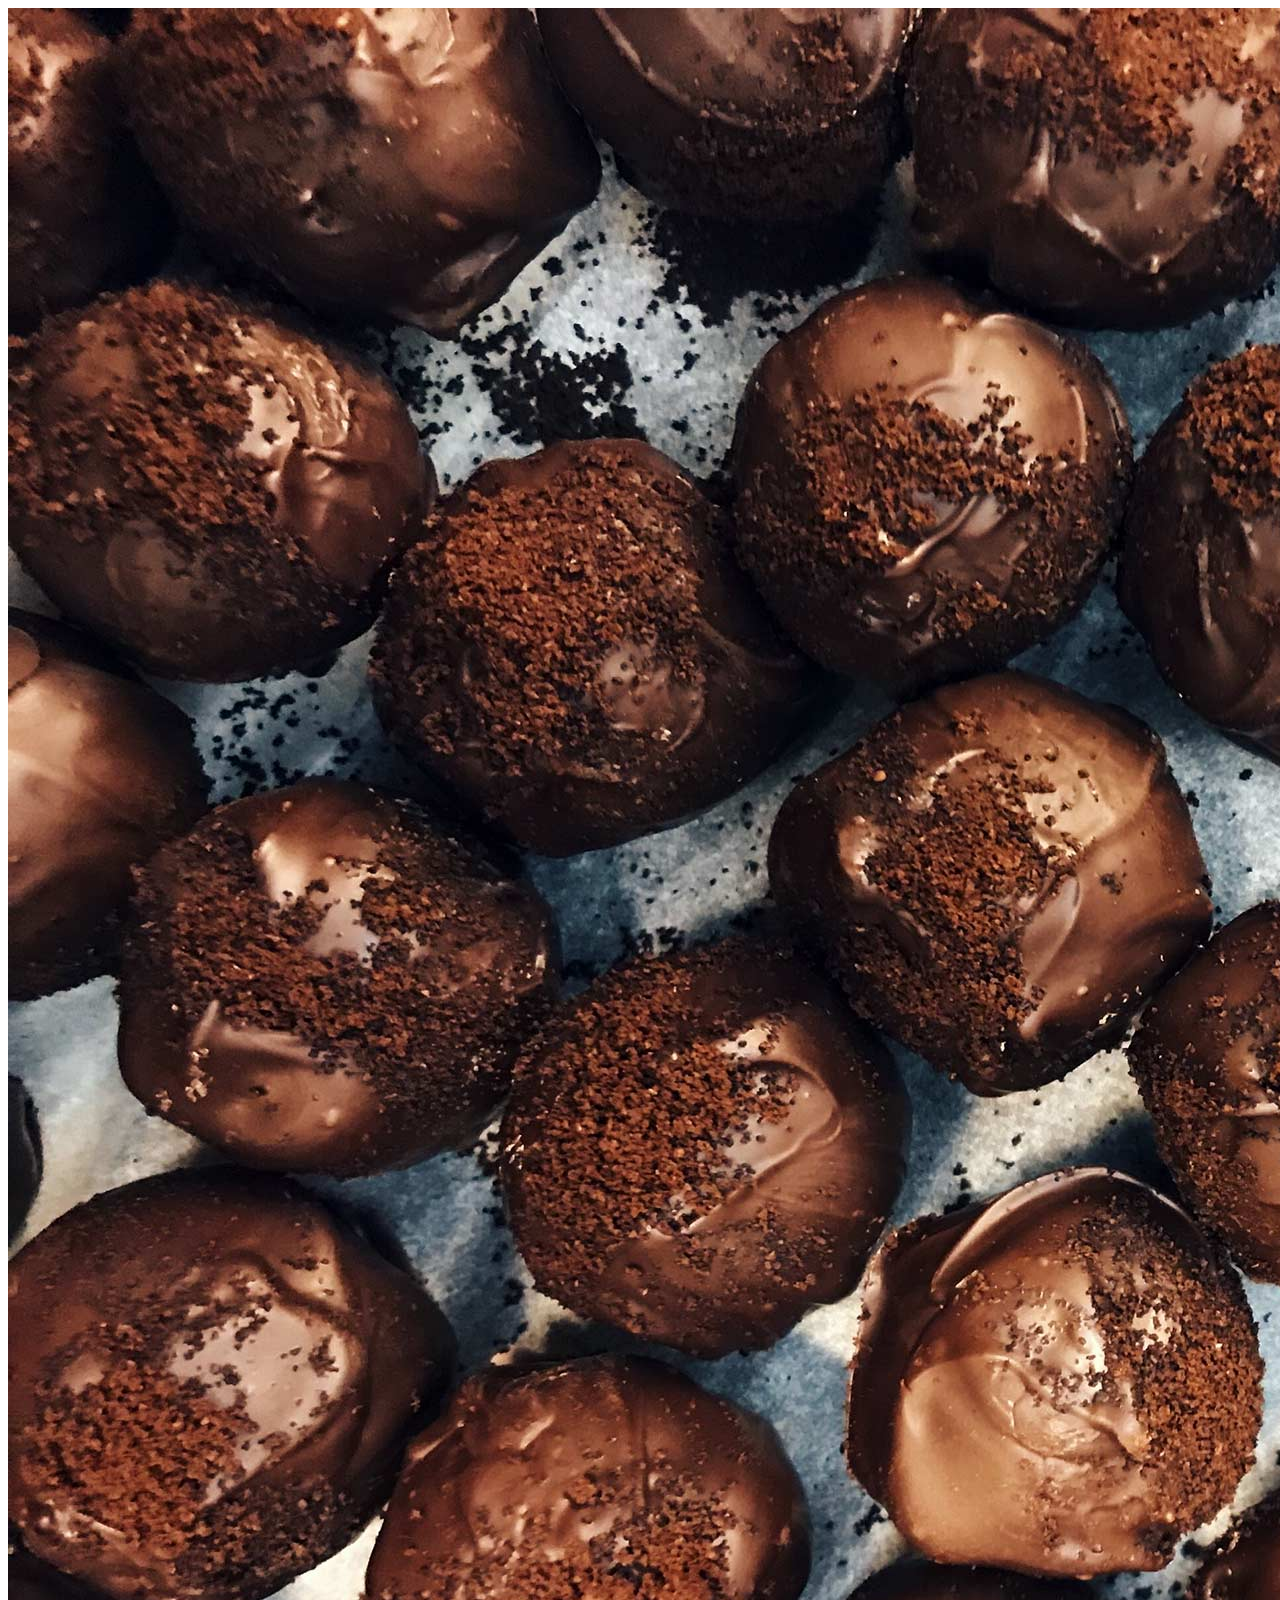
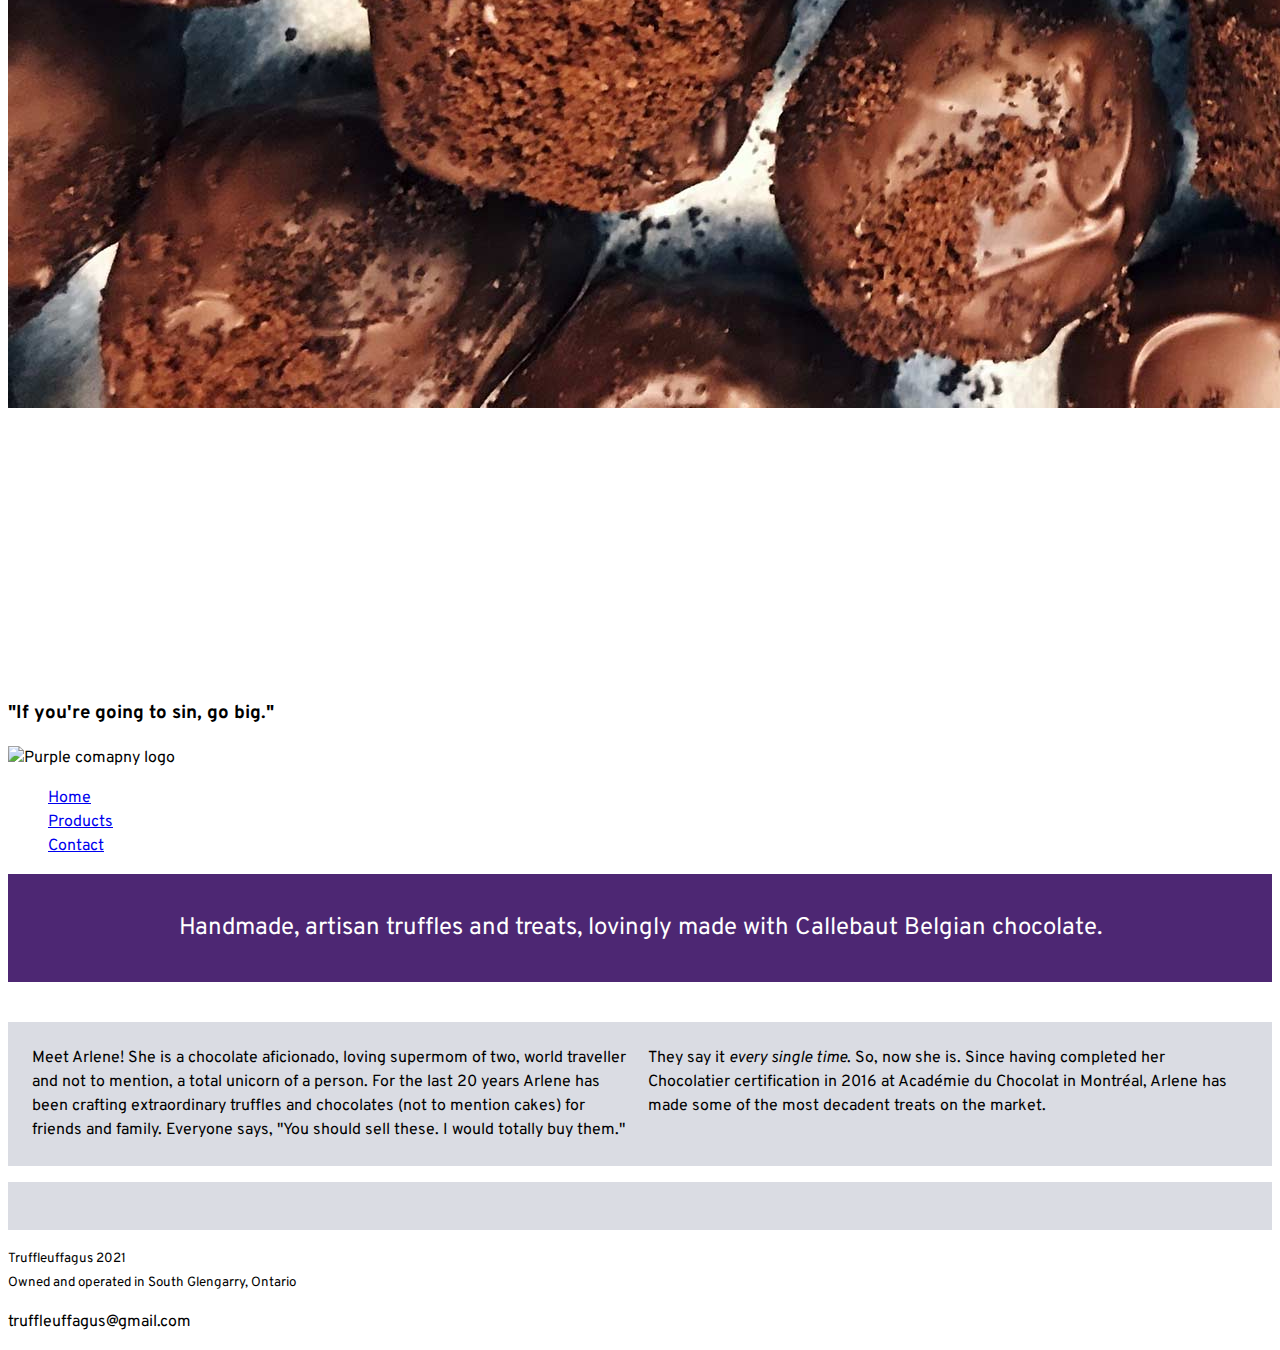
==== index.html @ c25dc9ef "Add styling for div class on home page" ====
<!DOCTYPE html>
<html lang="en-ca">
<head>
  <meta charset="utf-8">
  <meta name="viewport" content="width=device-width,initial-scale=1">
  <link href="css/main.css" rel="stylesheet">
  <title>Truffleuffagus</title>
  <link rel="icon" type="image/x-icon" href="web-final-project/favicon-16x16.png">
  <link rel="stylesheet" href="https://fonts.googleapis.com/css2?family=Overpass">
  <style>
    body {
      font-family: 'Overpass', sans-serif;
    }
  </style>
</head>

<body>
  <header>
    <div class="banner">
      <img src="images/banner-truffles.jpg" alt="A close up of delicious chocolate truffles">
    </div>
    <h1>Truffleuffagus</h1>
    <h2><span class="by">Artisan Chocolate Truffles By Arlene</span></h2>
    <h3><span>"If you're going to sin, go big."</span></h3>
    <img src="web-final-project/truffleuffagus-logo.svg" alt="Purple comapny logo">
    <nav>
      <ul>
        <li><a href="#">Home</a></li>
        <li><a href="#">Products</a></li>
        <li><a href="#">Contact</a></li>
      </ul>
    </nav>
  </header>

<aside class="spread">
  Handmade, artisan truffles and treats, lovingly made with Callebaut Belgian chocolate.
</aside>

  <main>
    <img src="images/" alt="">
    <p>Meet Arlene! She is a chocolate aficionado, loving supermom of two, world traveller and not to mention, a total unicorn of a person. For the last 20 years Arlene has been crafting extraordinary truffles and chocolates (not to mention cakes) for friends and family. Everyone says, "You should sell these. I would totally buy them." They say it <em>every single time</em>. So, now she is. Since having completed her Chocolatier certification in 2016 at Académie du Chocolat in Montréal, Arlene has made some of the most decadent treats on the market.</p>
    <p></p>
  </main>

      <footer role="contentinfo">
        <small>Truffleuffagus 2021 <br>Owned and operated in South Glengarry, Ontario</br></small>
        <p>truffleuffagus@gmail.com</p>
      </footer>

</body>
</html>
---- css/main.css ----
html {
  box-sizing: border-box;
  font-family: "Overpass", sans-serif;
  line-height: 1.5;

  -webkit-text-size-adjust: 100%;
  text-size-adjust: 100%;
}

*,
*::before,
*::after {
  box-sizing: inherit;
}

header nav li {
  text-decoration: none;
  list-style-type: none;
}

.spread {
  background-color: #4D2773;
  color: #fff;
  padding: 1.5em;
  text-align: center;
  font-size: 1.5rem;
}

.div {
display: block;
height: 10em;
background: #DADCE3;
background-image: url(https://unsplash.com/photos/jD2dIC2IZME);
background-size: cover;
background-position: center;
}

a:hover {
  color: #4D2773;
}

h1 {
  font-size: 5rem;
  text-align: center:
}

h1, h2 {
  color: #fff;
}

main p {
  background-color: #DADCE3;
  display: block;
  columns: 2;
  padding: 1.5em;
}
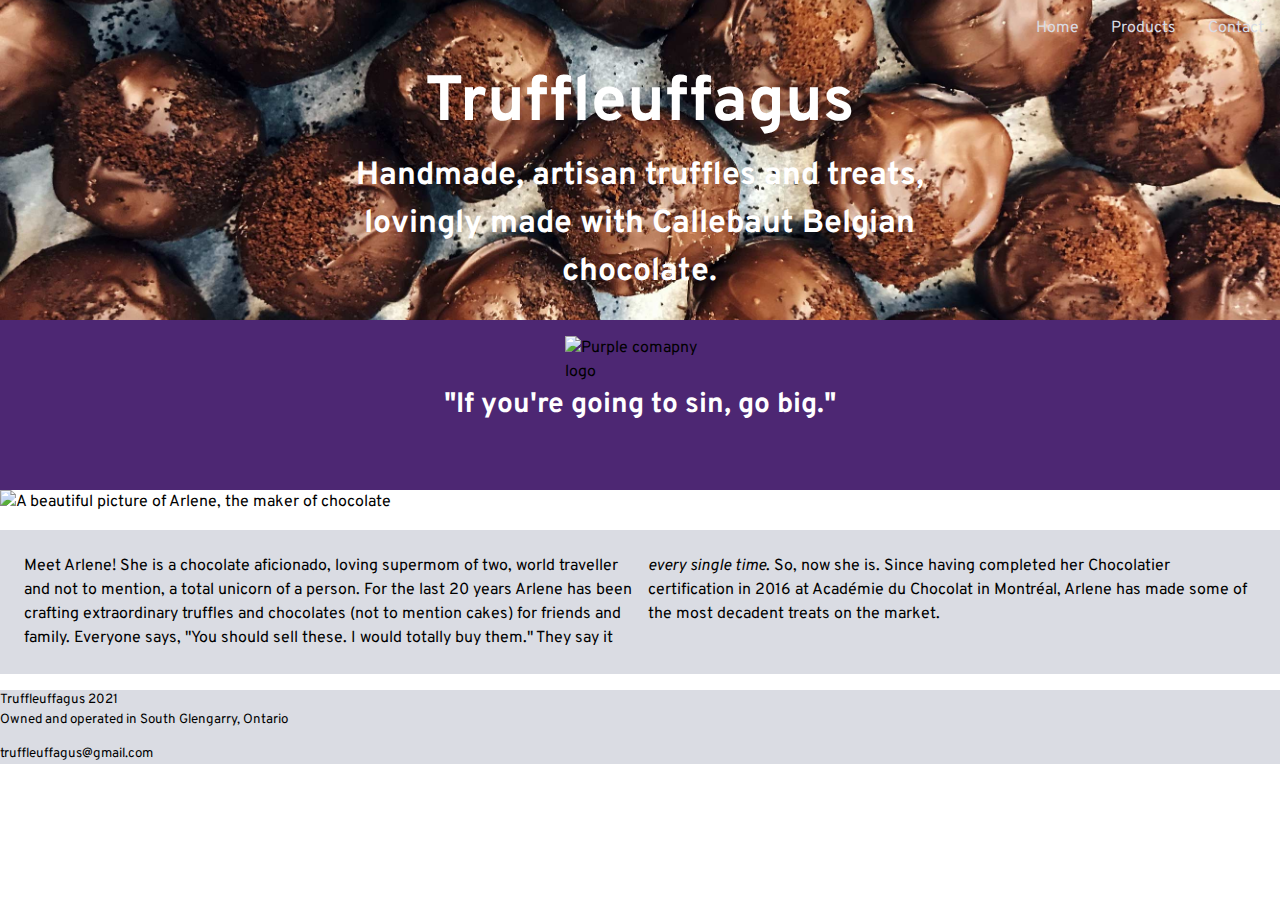
==== commit 7b578f7a: "Create hero banner and style navigation" ====
--- a/index.html
+++ b/index.html
@@ -15,37 +15,35 @@
 </head>
 
 <body>
-  <header>
-    <div class="banner">
-      <img src="images/banner-truffles.jpg" alt="A close up of delicious chocolate truffles">
-    </div>
-    <h1>Truffleuffagus</h1>
-    <h2><span class="by">Artisan Chocolate Truffles By Arlene</span></h2>
-    <h3><span>"If you're going to sin, go big."</span></h3>
-    <img src="web-final-project/truffleuffagus-logo.svg" alt="Purple comapny logo">
+  <header role="banner">
     <nav>
       <ul>
-        <li><a href="#">Home</a></li>
-        <li><a href="#">Products</a></li>
-        <li><a href="#">Contact</a></li>
+        <li><a href="#" aria-label"Go to home page">Home</a></li>
+        <li><a href="#" aria-label"View products">Products</a></li>
+        <li><a href="#" aria-label"Go to Contact info">Contact</a></li>
       </ul>
     </nav>
+    <div class="intro">
+    <h1>Truffleuffagus</h1>
+      <!-- <img src="images/banner-truffles.jpg" alt="A close up of delicious chocolate truffles"> -->
+    <h2><span class="by">Handmade, artisan truffles and treats, lovingly made with Callebaut Belgian chocolate.</span></h2>
+</div>
+    <img class="logo" src="../truffleuffagus-logo.svg" alt="Purple comapny logo">
   </header>
 
 <aside class="spread">
-  Handmade, artisan truffles and treats, lovingly made with Callebaut Belgian chocolate.
+    <h3><span class="sin">"If you're going to sin, go big."</span></h3>
 </aside>
 
-  <main>
-    <img src="images/" alt="">
+  <main role="main">
+    <img src="images/" alt="A beautiful picture of Arlene, the maker of chocolate">
     <p>Meet Arlene! She is a chocolate aficionado, loving supermom of two, world traveller and not to mention, a total unicorn of a person. For the last 20 years Arlene has been crafting extraordinary truffles and chocolates (not to mention cakes) for friends and family. Everyone says, "You should sell these. I would totally buy them." They say it <em>every single time</em>. So, now she is. Since having completed her Chocolatier certification in 2016 at Académie du Chocolat in Montréal, Arlene has made some of the most decadent treats on the market.</p>
-    <p></p>
   </main>
 
-      <footer role="contentinfo">
-        <small>Truffleuffagus 2021 <br>Owned and operated in South Glengarry, Ontario</br></small>
-        <p>truffleuffagus@gmail.com</p>
-      </footer>
-
-</body>
-</html>
+  <footer role="contentinfo">
+    <small>
+    <p>Truffleuffagus 2021 <br>Owned and operated in South Glengarry, Ontario</br></p>
+    <p>truffleuffagus@gmail.com</p>
+    </small>
+  </footer>
+  </html>
--- a/css/main.css
+++ b/css/main.css
@@ -13,9 +13,47 @@
   box-sizing: inherit;
 }
 
-header nav li {
+body {
+  margin: 0;
+  padding: 0;
+}
+
+header {
+  background: #4D2773;
+  background-image: url(../images/banner-truffles.jpg);
+  width: 100vw;
+  height: 20em;
+  display: block;
+  background-size: cover;
+  background-position: center;
+  display: grid;
+  grid-template-columns: 1fr 1fr 1fr;
+  grid-template-rows: repeat(4 1fr);
+  position: relative;
+}
+
+.intro {
+  text-align: center;
+  grid-column: 1 / -1;
+  max-width: 576px;
+  margin: 0 auto 3em;
+}
+
+nav {
+  grid-column: 3;
+}
+
+nav ul {
+  display: flex;
+  flex-direction: row;
+  justify-content: flex-end;
+  list-style-type: none;
+}
+
+nav a {
   text-decoration: none;
-  list-style-type: none;
+  color: #DADCE3;
+  padding: 0 1em;
 }
 
 .spread {
@@ -24,15 +62,26 @@
   padding: 1.5em;
   text-align: center;
   font-size: 1.5rem;
+  margin: 0;
 }
 
 .div {
 display: block;
-height: 10em;
 background: #DADCE3;
-background-image: url(https://unsplash.com/photos/jD2dIC2IZME);
 background-size: cover;
 background-position: center;
+}
+
+.logo {
+  position: absolute;
+  bottom: -4em;
+  left: 50%;
+  transform: translateX(-50%);
+  /* display: grid;
+  grid-template-columns: 1fr 1fr 1fr;
+  grid-template-rows: 1fr;
+  grid-column: 2; */
+  max-width: 150px;
 }
 
 a:hover {
@@ -40,17 +89,32 @@
 }
 
 h1 {
-  font-size: 5rem;
-  text-align: center:
+  font-size: 4em;
+  color: #fff;
+  text-align: center;
+  margin: 0;
 }
 
-h1, h2 {
+h2 {
   color: #fff;
+  font-size: 2em;
+  text-align: center;
+  margin-bottom: 2em;
+  margin-top: 0;
+}
+
+.sin {
+  color: white;
 }
 
 main p {
+  margin: 1.5;
   background-color: #DADCE3;
   display: block;
   columns: 2;
   padding: 1.5em;
 }
+
+footer {
+  background-color: #DADCE3;
+}
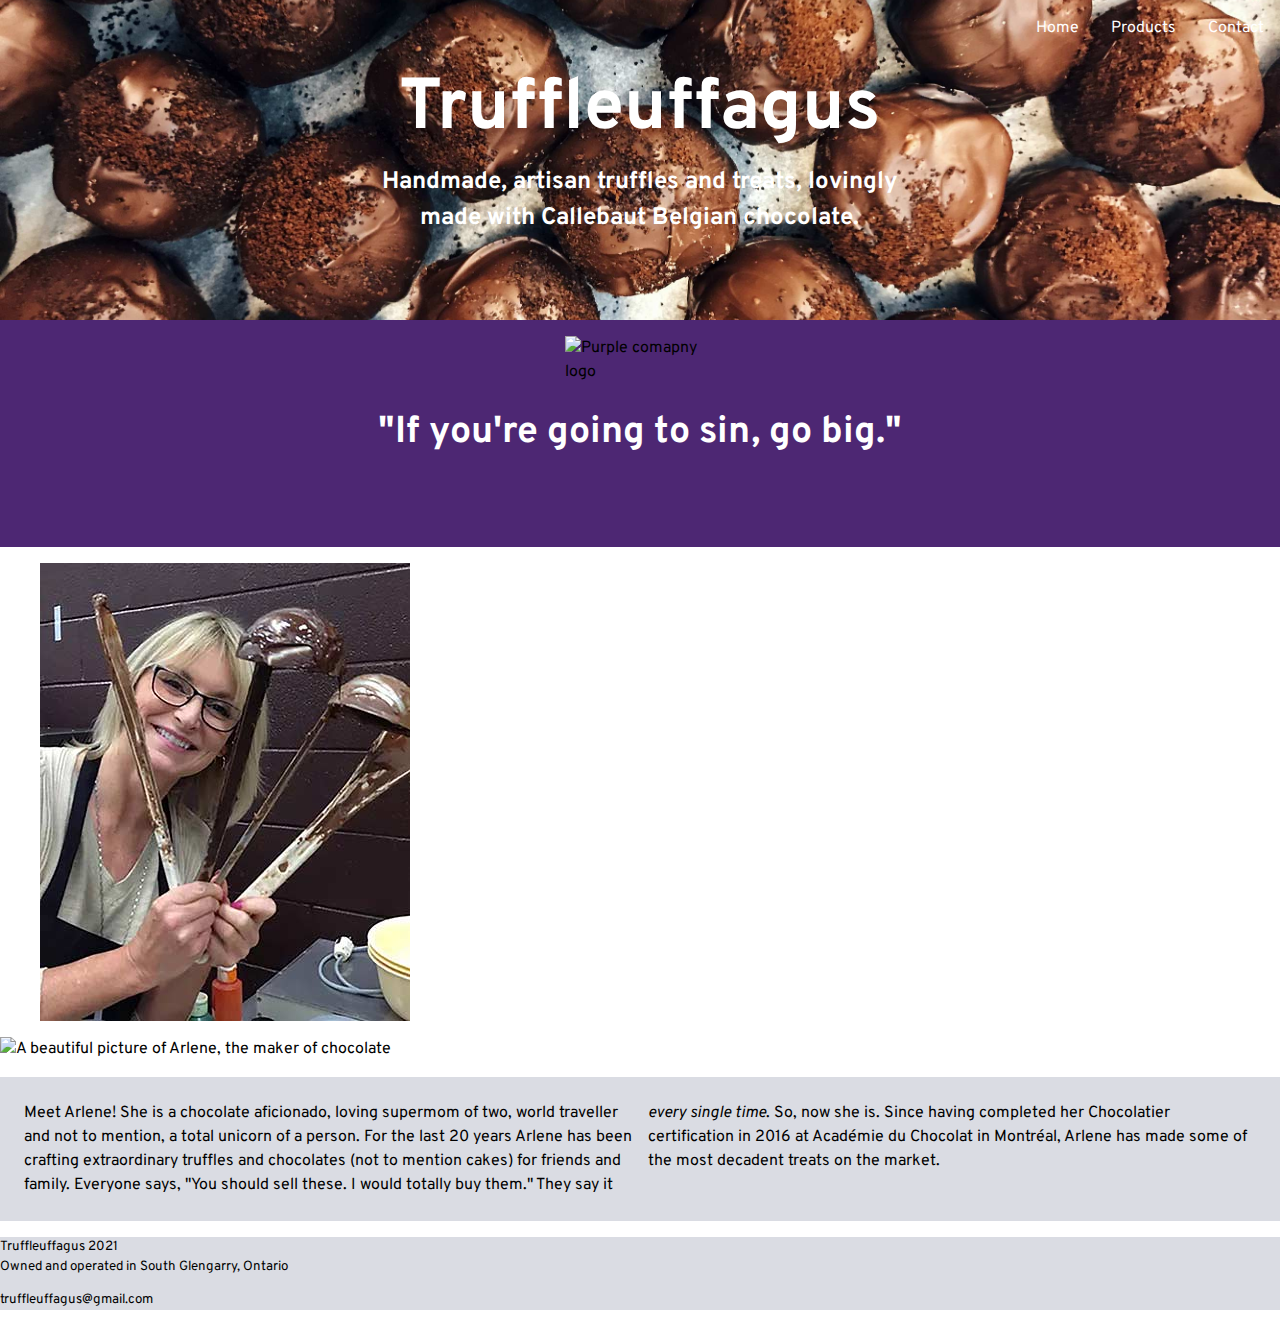
==== commit 5449a324: "Add image for figure" ====
--- a/index.html
+++ b/index.html
@@ -35,6 +35,11 @@
     <h3><span class="sin">"If you're going to sin, go big."</span></h3>
 </aside>
 
+<figure role="complementary">
+  <img class="arlene-with-spoons" src="images/arlene-with-spoons.jpg" alt="A beautiful picture of Arlene, the chocolate maker"></img>
+</figure>
+
+
   <main role="main">
     <img src="images/" alt="A beautiful picture of Arlene, the maker of chocolate">
     <p>Meet Arlene! She is a chocolate aficionado, loving supermom of two, world traveller and not to mention, a total unicorn of a person. For the last 20 years Arlene has been crafting extraordinary truffles and chocolates (not to mention cakes) for friends and family. Everyone says, "You should sell these. I would totally buy them." They say it <em>every single time</em>. So, now she is. Since having completed her Chocolatier certification in 2016 at Académie du Chocolat in Montréal, Arlene has made some of the most decadent treats on the market.</p>
--- a/css/main.css
+++ b/css/main.css
@@ -16,6 +16,7 @@
 body {
   margin: 0;
   padding: 0;
+  background: #fff;
 }
 
 header {
@@ -52,7 +53,7 @@
 
 nav a {
   text-decoration: none;
-  color: #DADCE3;
+  color: #fff;
   padding: 0 1em;
 }
 
@@ -77,10 +78,6 @@
   bottom: -4em;
   left: 50%;
   transform: translateX(-50%);
-  /* display: grid;
-  grid-template-columns: 1fr 1fr 1fr;
-  grid-template-rows: 1fr;
-  grid-column: 2; */
   max-width: 150px;
 }
 
@@ -89,7 +86,7 @@
 }
 
 h1 {
-  font-size: 4em;
+  font-size: 4.5em;
   color: #fff;
   text-align: center;
   margin: 0;
@@ -97,14 +94,23 @@
 
 h2 {
   color: #fff;
-  font-size: 2em;
+  font-size: 1.5em;
   text-align: center;
   margin-bottom: 2em;
   margin-top: 0;
 }
 
-.sin {
+.spread {
   color: white;
+  font-size: 2em;
+}
+
+.arlene-with-spoons {
+  display: grid;
+  grid-template-columns: 2;
+  grid-column: 2;
+  max-width: 370px;
+  margin-left: 0;
 }
 
 main p {
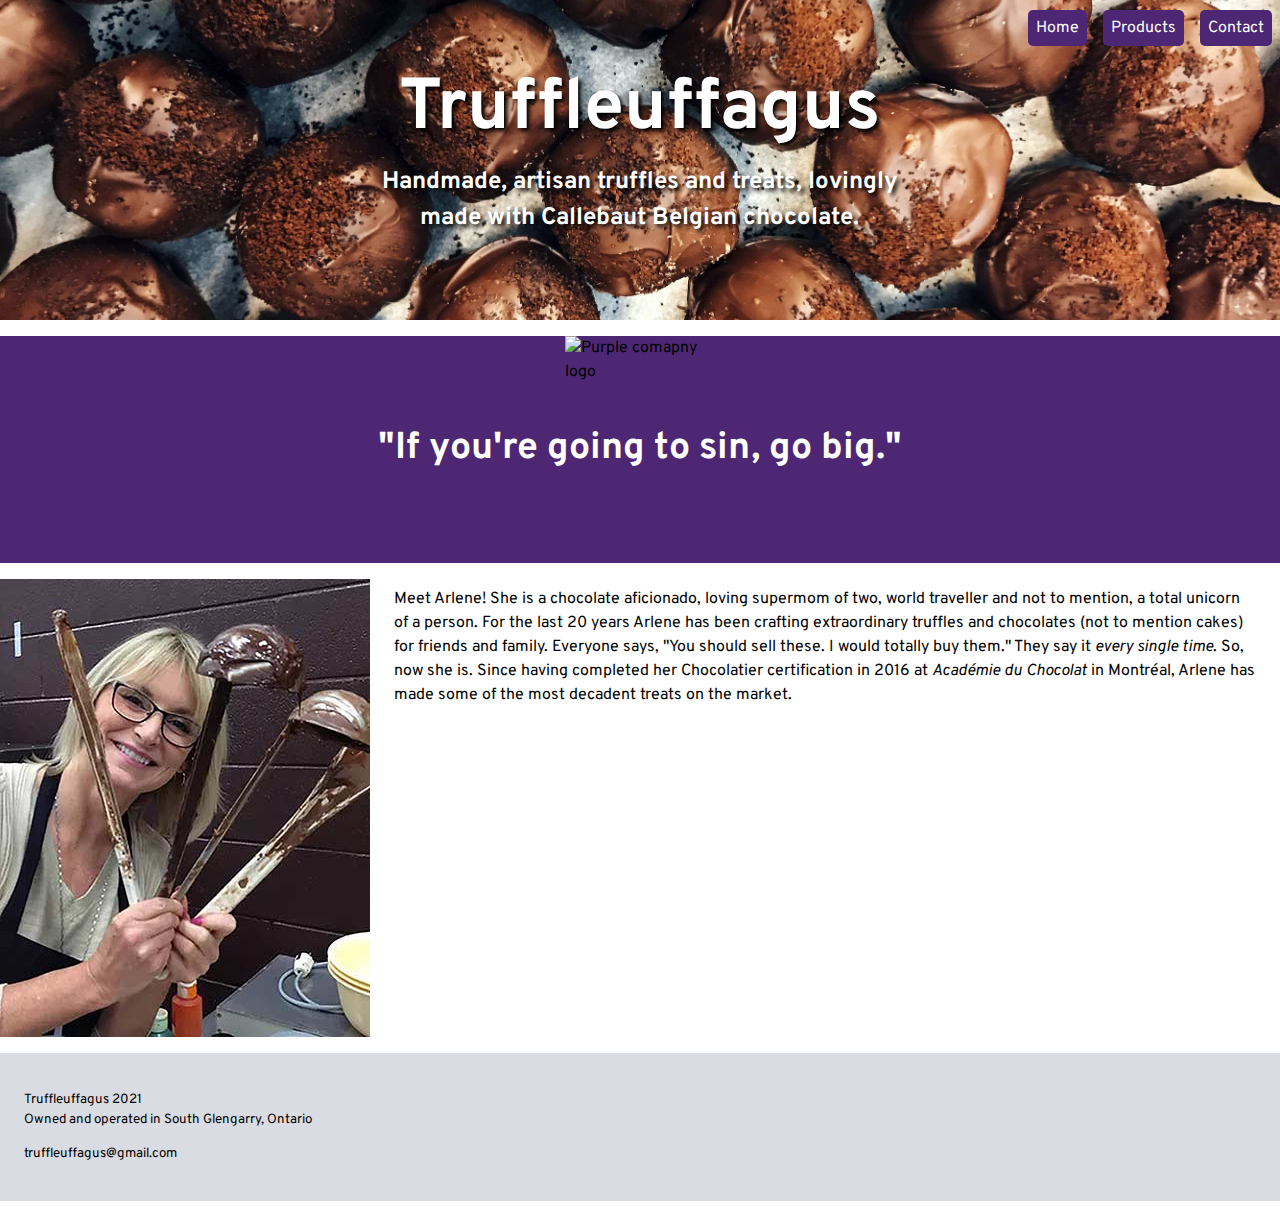
==== commit cf7286fa: "Create styling for main text" ====
--- a/index.html
+++ b/index.html
@@ -35,15 +35,10 @@
     <h3><span class="sin">"If you're going to sin, go big."</span></h3>
 </aside>
 
-<figure role="complementary">
+<main role="main">
   <img class="arlene-with-spoons" src="images/arlene-with-spoons.jpg" alt="A beautiful picture of Arlene, the chocolate maker"></img>
-</figure>
-
-
-  <main role="main">
-    <img src="images/" alt="A beautiful picture of Arlene, the maker of chocolate">
-    <p>Meet Arlene! She is a chocolate aficionado, loving supermom of two, world traveller and not to mention, a total unicorn of a person. For the last 20 years Arlene has been crafting extraordinary truffles and chocolates (not to mention cakes) for friends and family. Everyone says, "You should sell these. I would totally buy them." They say it <em>every single time</em>. So, now she is. Since having completed her Chocolatier certification in 2016 at Académie du Chocolat in Montréal, Arlene has made some of the most decadent treats on the market.</p>
-  </main>
+    <p>Meet Arlene! She is a chocolate aficionado, loving supermom of two, world traveller and not to mention, a total unicorn of a person. For the last 20 years Arlene has been crafting extraordinary truffles and chocolates (not to mention cakes) for friends and family. Everyone says, "You should sell these. I would totally buy them." They say it <em>every single time</em>. So, now she is. Since having completed her Chocolatier certification in 2016 at <em>Académie du Chocolat</em> in Montréal, Arlene has made some of the most decadent treats on the market.</p>
+</main>
 
   <footer role="contentinfo">
     <small>
--- a/css/main.css
+++ b/css/main.css
@@ -49,12 +49,17 @@
   flex-direction: row;
   justify-content: flex-end;
   list-style-type: none;
+  /* text-shadow: 3px 3px 4px #000; */
 }
 
 nav a {
   text-decoration: none;
   color: #fff;
   padding: 0 1em;
+  background-color: #4D2773;
+  border-radius: 5px;
+  padding: .5em;
+  margin: .5em;
 }
 
 .spread {
@@ -63,7 +68,7 @@
   padding: 1.5em;
   text-align: center;
   font-size: 1.5rem;
-  margin: 0;
+  margin: .5em 0;
 }
 
 .div {
@@ -82,7 +87,7 @@
 }
 
 a:hover {
-  color: #4D2773;
+  color: #241D48;
 }
 
 h1 {
@@ -90,6 +95,7 @@
   color: #fff;
   text-align: center;
   margin: 0;
+  text-shadow: 3px 3px 4px #000;
 }
 
 h2 {
@@ -98,6 +104,7 @@
   text-align: center;
   margin-bottom: 2em;
   margin-top: 0;
+  text-shadow: 3px 3px 4px #000;
 }
 
 .spread {
@@ -106,21 +113,23 @@
 }
 
 .arlene-with-spoons {
-  display: grid;
-  grid-template-columns: 2;
-  grid-column: 2;
+  display: flex;
   max-width: 370px;
-  margin-left: 0;
+  max-height: 468px;
+  margin: 0;
+}
+
+main {
+  display: flex;
+  background-color: #fff;
 }
 
 main p {
-  margin: 1.5;
-  background-color: #DADCE3;
-  display: block;
-  columns: 2;
-  padding: 1.5em;
+  margin: .5em 1.5em;
 }
 
 footer {
   background-color: #DADCE3;
+  margin: 1em 0;
+  padding: 1.5em;
 }
